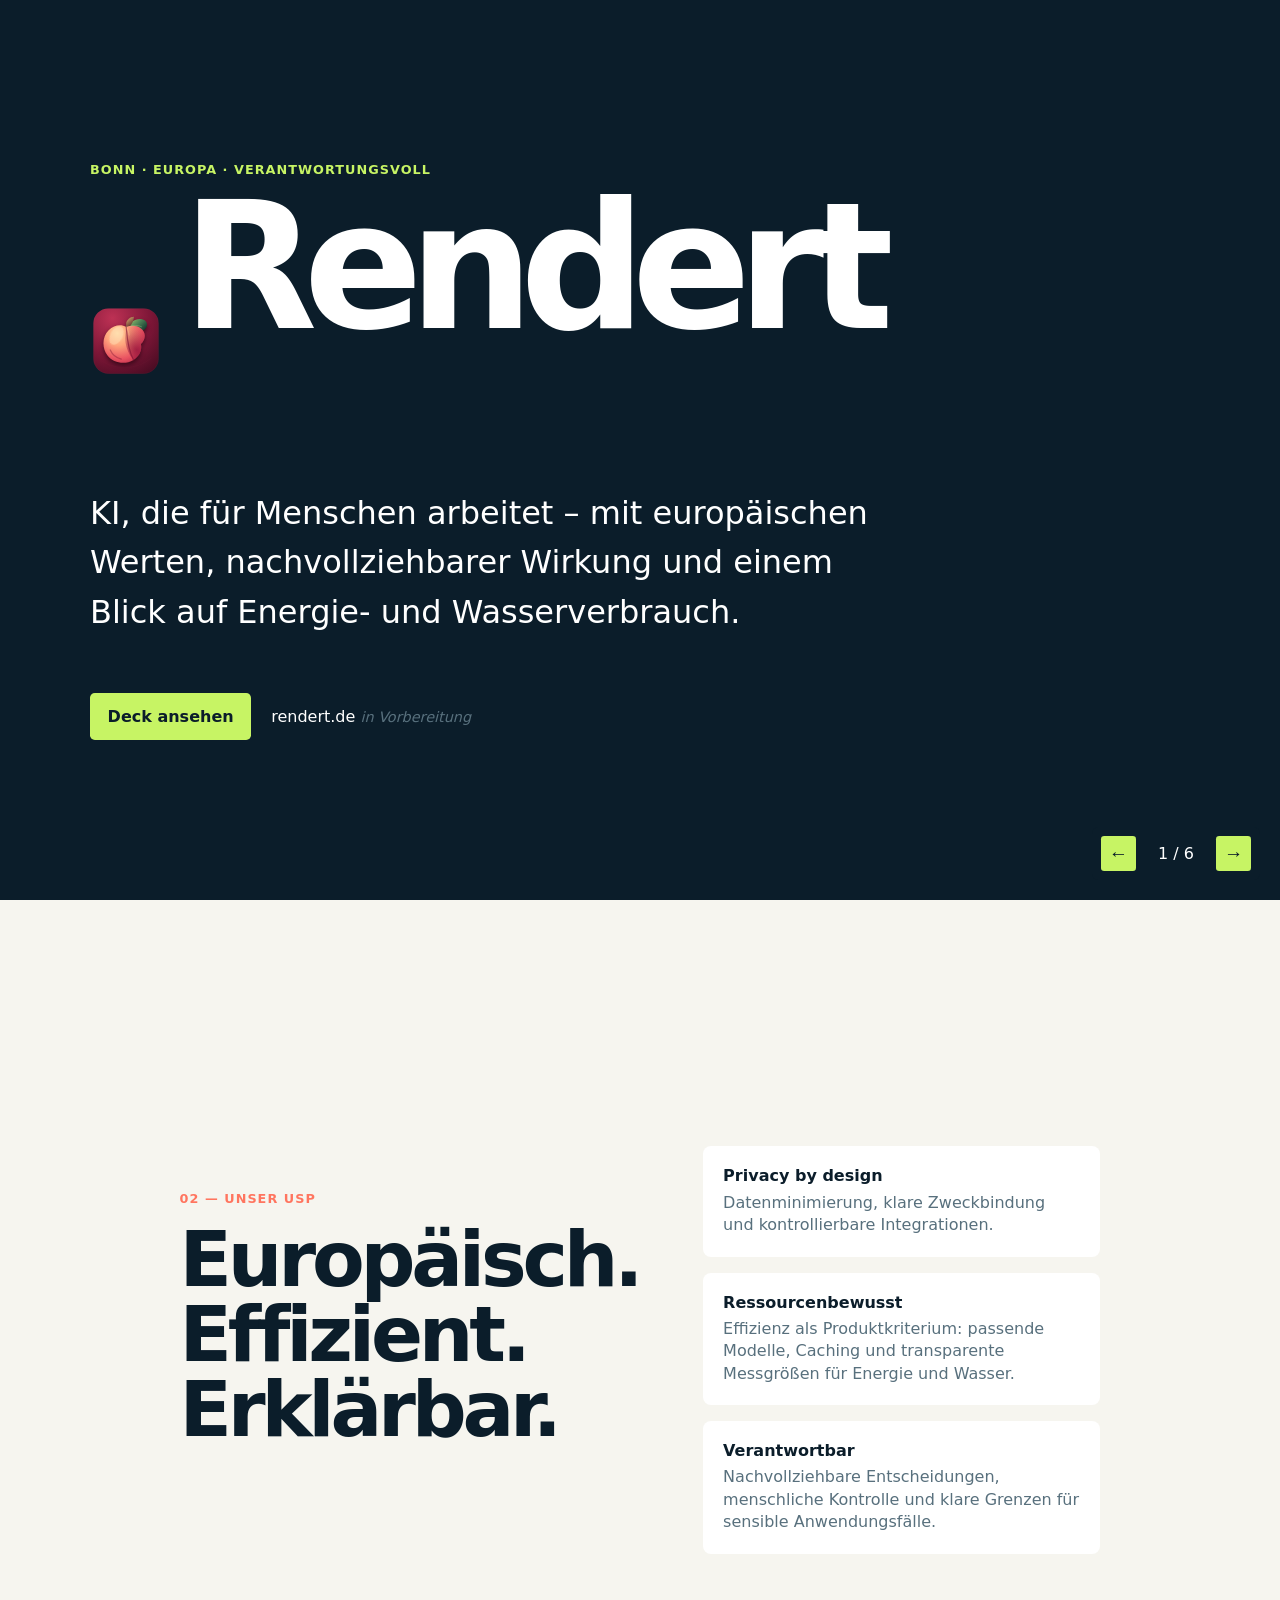
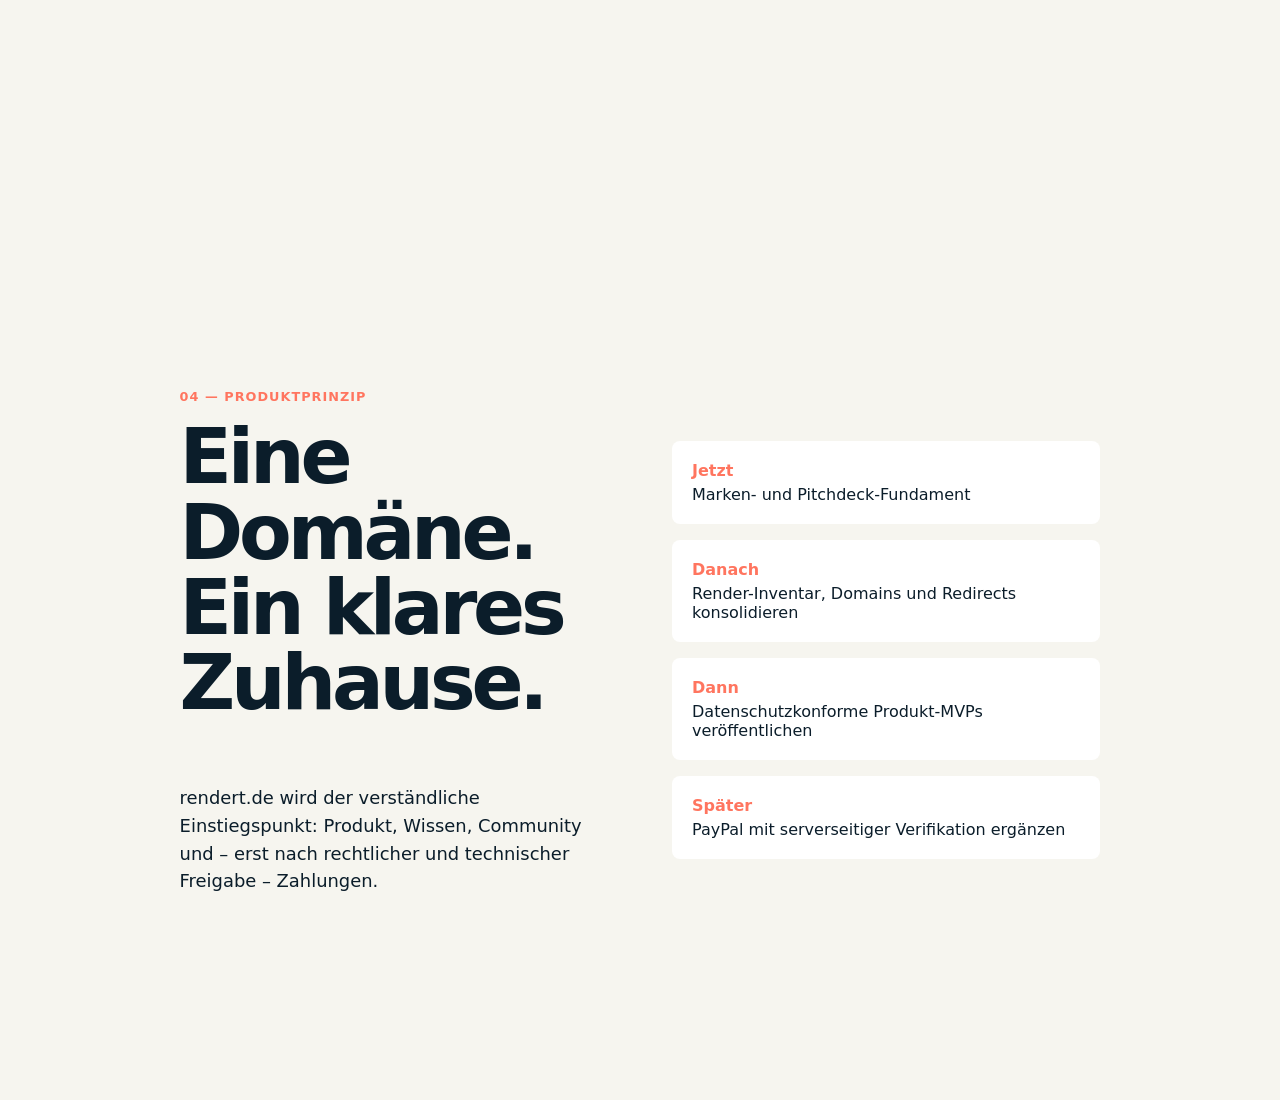
==== index.html @ 76455fa8 "Add Rendert pitch deck prototype" ====
<!doctype html>
<html lang="de">
  <head>
    <meta charset="utf-8">
    <meta name="viewport" content="width=device-width, initial-scale=1">
    <meta name="description" content="Rendert: europäische, ressourcenschonende KI aus Bonn.">
    <title>Rendert — Pitchdeck</title>
    <link rel="stylesheet" href="styles.css">
  </head>
  <body>
    <main id="deck" aria-live="polite">
      <section class="slide hero active">
        <p class="eyebrow">Bonn · Europa · verantwortungsvoll</p>
        <div class="brand-lockup"><img src="assets/logo-peach.svg" width="72" height="72" alt="Rendert-Signet"><h1>Rendert</h1></div>
        <p class="lead">KI, die für Menschen arbeitet – mit europäischen Werten, nachvollziehbarer Wirkung und einem Blick auf Energie- und Wasserverbrauch.</p>
        <div class="hero-actions"><a class="button" href="#mission">Deck ansehen</a><span>rendert.de <em>in Vorbereitung</em></span></div>
      </section>

      <section class="slide" id="mission">
        <p class="eyebrow">01 — Ausgangspunkt</p>
        <h2>Digitales Vertrauen braucht lokale Verantwortung.</h2>
        <p>Rendert verbindet kreative Technologie, sichere Produktentwicklung und europäische Wertvorstellungen. Der Hauptsitz ist in Bonn gedacht: nah an Wissenschaft, öffentlichem Diskurs und digitaler Infrastruktur.</p>
        <div class="quote">„Nicht mehr KI um jeden Preis, sondern bessere KI mit messbarer Wirkung.“</div>
      </section>

      <section class="slide split">
        <div><p class="eyebrow">02 — Unser USP</p><h2>Europäisch. Effizient. Erklärbar.</h2></div>
        <ul class="pillars">
          <li><strong>Privacy by design</strong><span>Datenminimierung, klare Zweckbindung und kontrollierbare Integrationen.</span></li>
          <li><strong>Ressourcenbewusst</strong><span>Effizienz als Produktkriterium: passende Modelle, Caching und transparente Messgrößen für Energie und Wasser.</span></li>
          <li><strong>Verantwortbar</strong><span>Nachvollziehbare Entscheidungen, menschliche Kontrolle und klare Grenzen für sensible Anwendungsfälle.</span></li>
        </ul>
      </section>

      <section class="slide">
        <p class="eyebrow">03 — Herkunft & Netzwerk</p>
        <h2>Von Bonn in ein tragfähiges Ökosystem.</h2>
        <div class="cards">
          <article><h3>HBRS</h3><p>Alma-Mater-Bezug als akademisches Fundament in der Region Bonn-Rhein-Sieg.</p></article>
          <article><h3>Mediant</h3><p>Projektspur für digitale Medien, Interaktion und zugängliche Erlebnisse.</p></article>
          <article><h3>Rötter Records e.V.</h3><p>Netzwerkbezug an der Schnittstelle von Kultur, Community und unabhängiger Produktion.</p></article>
          <article><h3>Flare & Kindred-Notes</h3><p>Projektspuren für kreative Werkzeuge und gemeinschaftliche Wissensräume.</p></article>
        </div>
        <p class="note">Projektbezüge; Status, Rechte und Verfügbarkeit werden vor Veröffentlichung verifiziert.</p>
      </section>

      <section class="slide split">
        <div><p class="eyebrow">04 — Produktprinzip</p><h2>Eine Domäne. Ein klares Zuhause.</h2><p>rendert.de wird der verständliche Einstiegspunkt: Produkt, Wissen, Community und – erst nach rechtlicher und technischer Freigabe – Zahlungen.</p></div>
        <ol class="roadmap"><li><b>Jetzt</b> Marken- und Pitchdeck-Fundament</li><li><b>Danach</b> Render-Inventar, Domains und Redirects konsolidieren</li><li><b>Dann</b> Datenschutzkonforme Produkt-MVPs veröffentlichen</li><li><b>Später</b> PayPal mit serverseitiger Verifikation ergänzen</li></ol>
      </section>

      <section class="slide closing">
        <p class="eyebrow">05 — Einladung</p>
        <h2>Lasst uns KI aus Bonn bauen, die Europa verdient.</h2>
        <p>Rendert macht verantwortliche Technologie konkret: kreativ, effizient und vertrauenswürdig.</p>
        <a class="button" href="mailto:hello@rendert.de?subject=Rendert%20Pitchdeck">Gespräch beginnen</a>
        <p class="disclaimer">Kein behauptetes Sponsoring: BSI, Telekom, Apple, Meta, Alphabet, Tesla sowie genannte Personen sind keine bestätigten Partner oder Unterstützer von Rendert.</p>
      </section>
    </main>
    <nav aria-label="Pitchdeck-Navigation"><button id="previous" aria-label="Vorherige Folie">←</button><span id="counter">1 / 6</span><button id="next" aria-label="Nächste Folie">→</button></nav>
    <script src="script.js"></script>
  </body>
</html>
---- styles.css ----
:root { --ink:#0b1d2a; --paper:#f6f5ef; --lime:#c7f464; --coral:#ff755f; --muted:#58707d; }
* { box-sizing:border-box; } body { margin:0; background:var(--paper); color:var(--ink); font-family:Inter,ui-sans-serif,system-ui,sans-serif; } .slide { display:none; min-height:100svh; padding:clamp(2rem,7vw,7rem); flex-direction:column; justify-content:center; max-width:1100px; margin:auto; } .slide.active { display:flex; } .hero { background:var(--ink); color:white; max-width:none; padding-left:max(7vw,calc((100vw - 1100px)/2)); padding-right:max(7vw,calc((100vw - 1100px)/2)); } .brand-lockup { display:flex; align-items:center; gap:1.25rem; } .brand-lockup img { border-radius:1rem; } h1,h2,h3,p { margin-top:0; } h1 { font-size:clamp(4.5rem,15vw,11rem); line-height:.85; letter-spacing:-.08em; } h2 { font-size:clamp(2.5rem,6vw,5.5rem); max-width:900px; letter-spacing:-.055em; line-height:.98; } h3 { font-size:1.25rem; } p { max-width:750px; font-size:1.12rem; line-height:1.55; } .lead { font-size:clamp(1.3rem,2.5vw,2rem); max-width:780px; } .eyebrow { color:var(--coral); font-weight:800; letter-spacing:.08em; text-transform:uppercase; font-size:.8rem; } .hero .eyebrow { color:var(--lime); } .hero-actions { display:flex; align-items:center; gap:1.25rem; flex-wrap:wrap; margin-top:1.5rem; } .button { display:inline-block; background:var(--lime); color:var(--ink); padding:.85rem 1.1rem; text-decoration:none; font-weight:850; border-radius:.3rem; } em,.note,.disclaimer { color:var(--muted); font-size:.9rem; } .quote { border-left:6px solid var(--coral); padding:1.25rem; font-size:1.4rem; max-width:680px; background:white; } .split { display:grid !important; grid-template-columns:1fr 1fr; gap:4rem; align-items:center; } .pillars,.roadmap { list-style:none; padding:0; margin:0; display:grid; gap:1rem; } .pillars li,.roadmap li,.cards article { background:white; padding:1.25rem; border-radius:.5rem; } .pillars span { display:block; color:var(--muted); margin-top:.4rem; line-height:1.4; } .cards { display:grid; grid-template-columns:repeat(2,1fr); gap:1rem; } .cards p { font-size:.95rem; } .roadmap b { color:var(--coral); display:block; margin-bottom:.3rem; } .closing { background:var(--lime); max-width:none; padding-left:max(7vw,calc((100vw - 1100px)/2)); padding-right:max(7vw,calc((100vw - 1100px)/2)); } .disclaimer { margin-top:3rem; max-width:900px; } nav { position:fixed; bottom:1.25rem; right:1.25rem; display:flex; gap:.7rem; align-items:center; background:var(--ink); padding:.55rem; border-radius:.4rem; color:white; } nav button { border:0; background:var(--lime); color:var(--ink); width:2.2rem; height:2.2rem; cursor:pointer; font-size:1.2rem; border-radius:.2rem; } #counter { min-width:3.6rem; text-align:center; font-variant-numeric:tabular-nums; } @media(max-width:700px) { .split { grid-template-columns:1fr; gap:1.5rem; } .cards { grid-template-columns:1fr; } .slide { padding:2rem; } .brand-lockup { gap:.75rem; } .brand-lockup img { width:52px; height:52px; } }
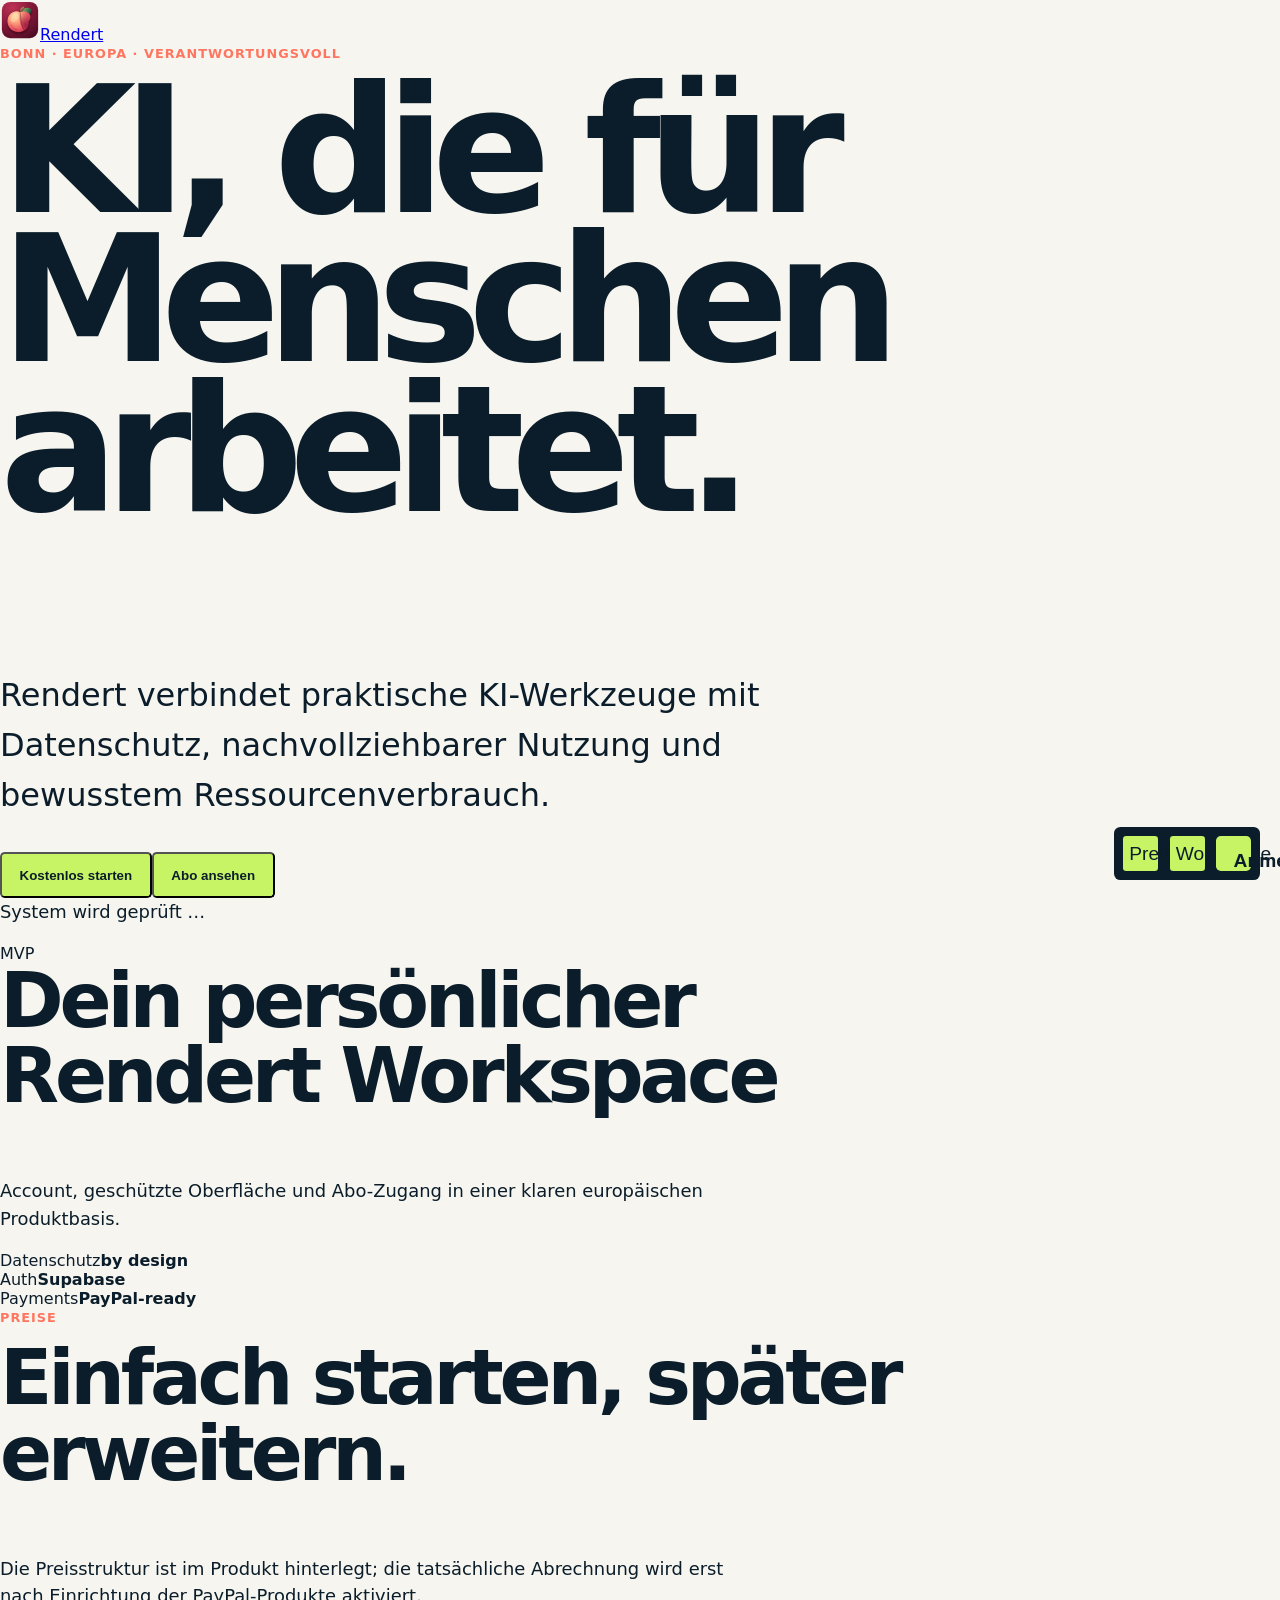
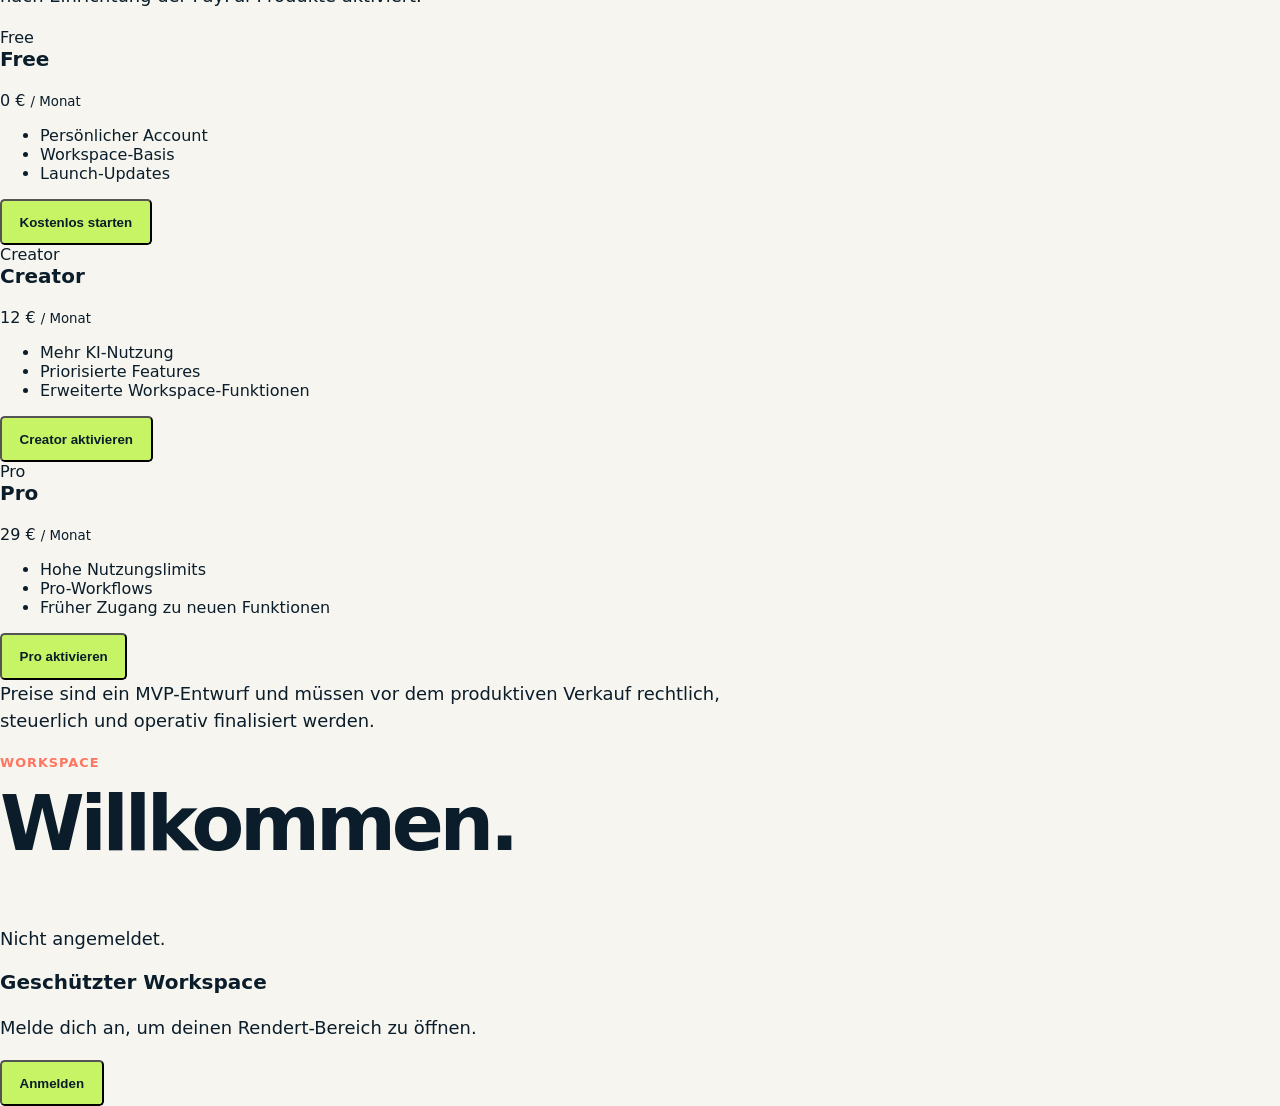
==== commit b9aeea6e: "feat: add Rendert SaaS UI" ====
--- a/index.html
+++ b/index.html
@@ -1,63 +1,27 @@
 <!doctype html>
 <html lang="de">
-  <head>
-    <meta charset="utf-8">
-    <meta name="viewport" content="width=device-width, initial-scale=1">
-    <meta name="description" content="Rendert: europäische, ressourcenschonende KI aus Bonn.">
-    <title>Rendert — Pitchdeck</title>
-    <link rel="stylesheet" href="styles.css">
-  </head>
-  <body>
-    <main id="deck" aria-live="polite">
-      <section class="slide hero active">
-        <p class="eyebrow">Bonn · Europa · verantwortungsvoll</p>
-        <div class="brand-lockup"><img src="assets/logo-peach.svg" width="72" height="72" alt="Rendert-Signet"><h1>Rendert</h1></div>
-        <p class="lead">KI, die für Menschen arbeitet – mit europäischen Werten, nachvollziehbarer Wirkung und einem Blick auf Energie- und Wasserverbrauch.</p>
-        <div class="hero-actions"><a class="button" href="#mission">Deck ansehen</a><span>rendert.de <em>in Vorbereitung</em></span></div>
-      </section>
-
-      <section class="slide" id="mission">
-        <p class="eyebrow">01 — Ausgangspunkt</p>
-        <h2>Digitales Vertrauen braucht lokale Verantwortung.</h2>
-        <p>Rendert verbindet kreative Technologie, sichere Produktentwicklung und europäische Wertvorstellungen. Der Hauptsitz ist in Bonn gedacht: nah an Wissenschaft, öffentlichem Diskurs und digitaler Infrastruktur.</p>
-        <div class="quote">„Nicht mehr KI um jeden Preis, sondern bessere KI mit messbarer Wirkung.“</div>
-      </section>
-
-      <section class="slide split">
-        <div><p class="eyebrow">02 — Unser USP</p><h2>Europäisch. Effizient. Erklärbar.</h2></div>
-        <ul class="pillars">
-          <li><strong>Privacy by design</strong><span>Datenminimierung, klare Zweckbindung und kontrollierbare Integrationen.</span></li>
-          <li><strong>Ressourcenbewusst</strong><span>Effizienz als Produktkriterium: passende Modelle, Caching und transparente Messgrößen für Energie und Wasser.</span></li>
-          <li><strong>Verantwortbar</strong><span>Nachvollziehbare Entscheidungen, menschliche Kontrolle und klare Grenzen für sensible Anwendungsfälle.</span></li>
-        </ul>
-      </section>
-
-      <section class="slide">
-        <p class="eyebrow">03 — Herkunft & Netzwerk</p>
-        <h2>Von Bonn in ein tragfähiges Ökosystem.</h2>
-        <div class="cards">
-          <article><h3>HBRS</h3><p>Alma-Mater-Bezug als akademisches Fundament in der Region Bonn-Rhein-Sieg.</p></article>
-          <article><h3>Mediant</h3><p>Projektspur für digitale Medien, Interaktion und zugängliche Erlebnisse.</p></article>
-          <article><h3>Rötter Records e.V.</h3><p>Netzwerkbezug an der Schnittstelle von Kultur, Community und unabhängiger Produktion.</p></article>
-          <article><h3>Flare & Kindred-Notes</h3><p>Projektspuren für kreative Werkzeuge und gemeinschaftliche Wissensräume.</p></article>
-        </div>
-        <p class="note">Projektbezüge; Status, Rechte und Verfügbarkeit werden vor Veröffentlichung verifiziert.</p>
-      </section>
-
-      <section class="slide split">
-        <div><p class="eyebrow">04 — Produktprinzip</p><h2>Eine Domäne. Ein klares Zuhause.</h2><p>rendert.de wird der verständliche Einstiegspunkt: Produkt, Wissen, Community und – erst nach rechtlicher und technischer Freigabe – Zahlungen.</p></div>
-        <ol class="roadmap"><li><b>Jetzt</b> Marken- und Pitchdeck-Fundament</li><li><b>Danach</b> Render-Inventar, Domains und Redirects konsolidieren</li><li><b>Dann</b> Datenschutzkonforme Produkt-MVPs veröffentlichen</li><li><b>Später</b> PayPal mit serverseitiger Verifikation ergänzen</li></ol>
-      </section>
-
-      <section class="slide closing">
-        <p class="eyebrow">05 — Einladung</p>
-        <h2>Lasst uns KI aus Bonn bauen, die Europa verdient.</h2>
-        <p>Rendert macht verantwortliche Technologie konkret: kreativ, effizient und vertrauenswürdig.</p>
-        <a class="button" href="mailto:hello@rendert.de?subject=Rendert%20Pitchdeck">Gespräch beginnen</a>
-        <p class="disclaimer">Kein behauptetes Sponsoring: BSI, Telekom, Apple, Meta, Alphabet, Tesla sowie genannte Personen sind keine bestätigten Partner oder Unterstützer von Rendert.</p>
-      </section>
-    </main>
-    <nav aria-label="Pitchdeck-Navigation"><button id="previous" aria-label="Vorherige Folie">←</button><span id="counter">1 / 6</span><button id="next" aria-label="Nächste Folie">→</button></nav>
-    <script src="script.js"></script>
-  </body>
-</html>
+<head>
+<meta charset="utf-8">
+<meta name="viewport" content="width=device-width,initial-scale=1">
+<meta name="description" content="Rendert — verantwortungsvolle KI aus Bonn.">
+<meta name="theme-color" content="#0d292f">
+<title>Rendert — KI, die für Menschen arbeitet</title>
+<link rel="stylesheet" href="styles.css">
+</head>
+<body>
+<header class="topbar">
+<a class="brand" href="#" data-view="home"><img src="assets/logo-peach.svg" alt="" width="40" height="40"><span>Rendert</span></a>
+<nav><button class="link-btn" data-view="pricing">Preise</button><button class="link-btn" data-view="app">Workspace</button><button class="button secondary" data-action="auth">Anmelden</button></nav>
+</header>
+<main>
+<section id="home-view" class="view active"><div class="hero-grid"><div><p class="eyebrow">Bonn · Europa · verantwortungsvoll</p><h1>KI, die für Menschen arbeitet.</h1><p class="lead">Rendert verbindet praktische KI-Werkzeuge mit Datenschutz, nachvollziehbarer Nutzung und bewusstem Ressourcenverbrauch.</p><div class="actions"><button class="button" data-action="signup">Kostenlos starten</button><button class="button ghost" data-view="pricing">Abo ansehen</button></div><p class="status" id="config-status">System wird geprüft …</p></div><div class="hero-card"><span class="tag">MVP</span><h2>Dein persönlicher Rendert Workspace</h2><p>Account, geschützte Oberfläche und Abo-Zugang in einer klaren europäischen Produktbasis.</p><div class="metric"><span>Datenschutz</span><b>by design</b></div><div class="metric"><span>Auth</span><b>Supabase</b></div><div class="metric"><span>Payments</span><b>PayPal-ready</b></div></div></div></section>
+<section id="pricing-view" class="view"><div class="section-head"><p class="eyebrow">Preise</p><h2>Einfach starten, später erweitern.</h2><p>Die Preisstruktur ist im Produkt hinterlegt; die tatsächliche Abrechnung wird erst nach Einrichtung der PayPal-Produkte aktiviert.</p></div><div class="plans">
+<article class="plan"><span class="tag">Free</span><h3>Free</h3><div class="price">0 € <small>/ Monat</small></div><ul><li>Persönlicher Account</li><li>Workspace-Basis</li><li>Launch-Updates</li></ul><button class="button full" data-action="signup">Kostenlos starten</button></article>
+<article class="plan featured"><span class="tag">Creator</span><h3>Creator</h3><div class="price">12 € <small>/ Monat</small></div><ul><li>Mehr KI-Nutzung</li><li>Priorisierte Features</li><li>Erweiterte Workspace-Funktionen</li></ul><button class="button full" data-action="subscribe" data-plan="creator">Creator aktivieren</button></article>
+<article class="plan"><span class="tag">Pro</span><h3>Pro</h3><div class="price">29 € <small>/ Monat</small></div><ul><li>Hohe Nutzungslimits</li><li>Pro-Workflows</li><li>Früher Zugang zu neuen Funktionen</li></ul><button class="button full" data-action="subscribe" data-plan="pro">Pro aktivieren</button></article>
+</div><p class="fineprint">Preise sind ein MVP-Entwurf und müssen vor dem produktiven Verkauf rechtlich, steuerlich und operativ finalisiert werden.</p></section>
+<section id="app-view" class="view"><div class="section-head"><p class="eyebrow">Workspace</p><h2 id="welcome">Willkommen.</h2><p id="account-line">Nicht angemeldet.</p></div><div id="app-content" class="workspace locked"><div class="workspace-card"><h3>Geschützter Workspace</h3><p>Melde dich an, um deinen Rendert-Bereich zu öffnen.</p><button class="button" data-action="auth">Anmelden</button></div></div></section>
+</main>
+<dialog id="auth-dialog"><form method="dialog" class="dialog-card" id="auth-form"><button class="close" value="cancel" aria-label="Schließen">×</button><p class="eyebrow" id="auth-eyebrow">Rendert Account</p><h2 id="auth-title">Anmelden</h2><p id="auth-help">Mit E-Mail und Passwort anmelden.</p><label>E-Mail<input id="email" type="email" autocomplete="email" required></label><label>Passwort<input id="password" type="password" minlength="8" autocomplete="current-password" required></label><div class="dialog-actions"><button class="button" id="auth-submit" type="submit">Anmelden</button><button class="button ghost" id="toggle-auth" type="button">Account erstellen</button></div><button class="text-button" id="reset-password" type="button">Passwort zurücksetzen</button><p class="error" id="auth-error" role="alert"></p></form></dialog>
+<script type="module" src="script.js"></script>
+</body></html>
